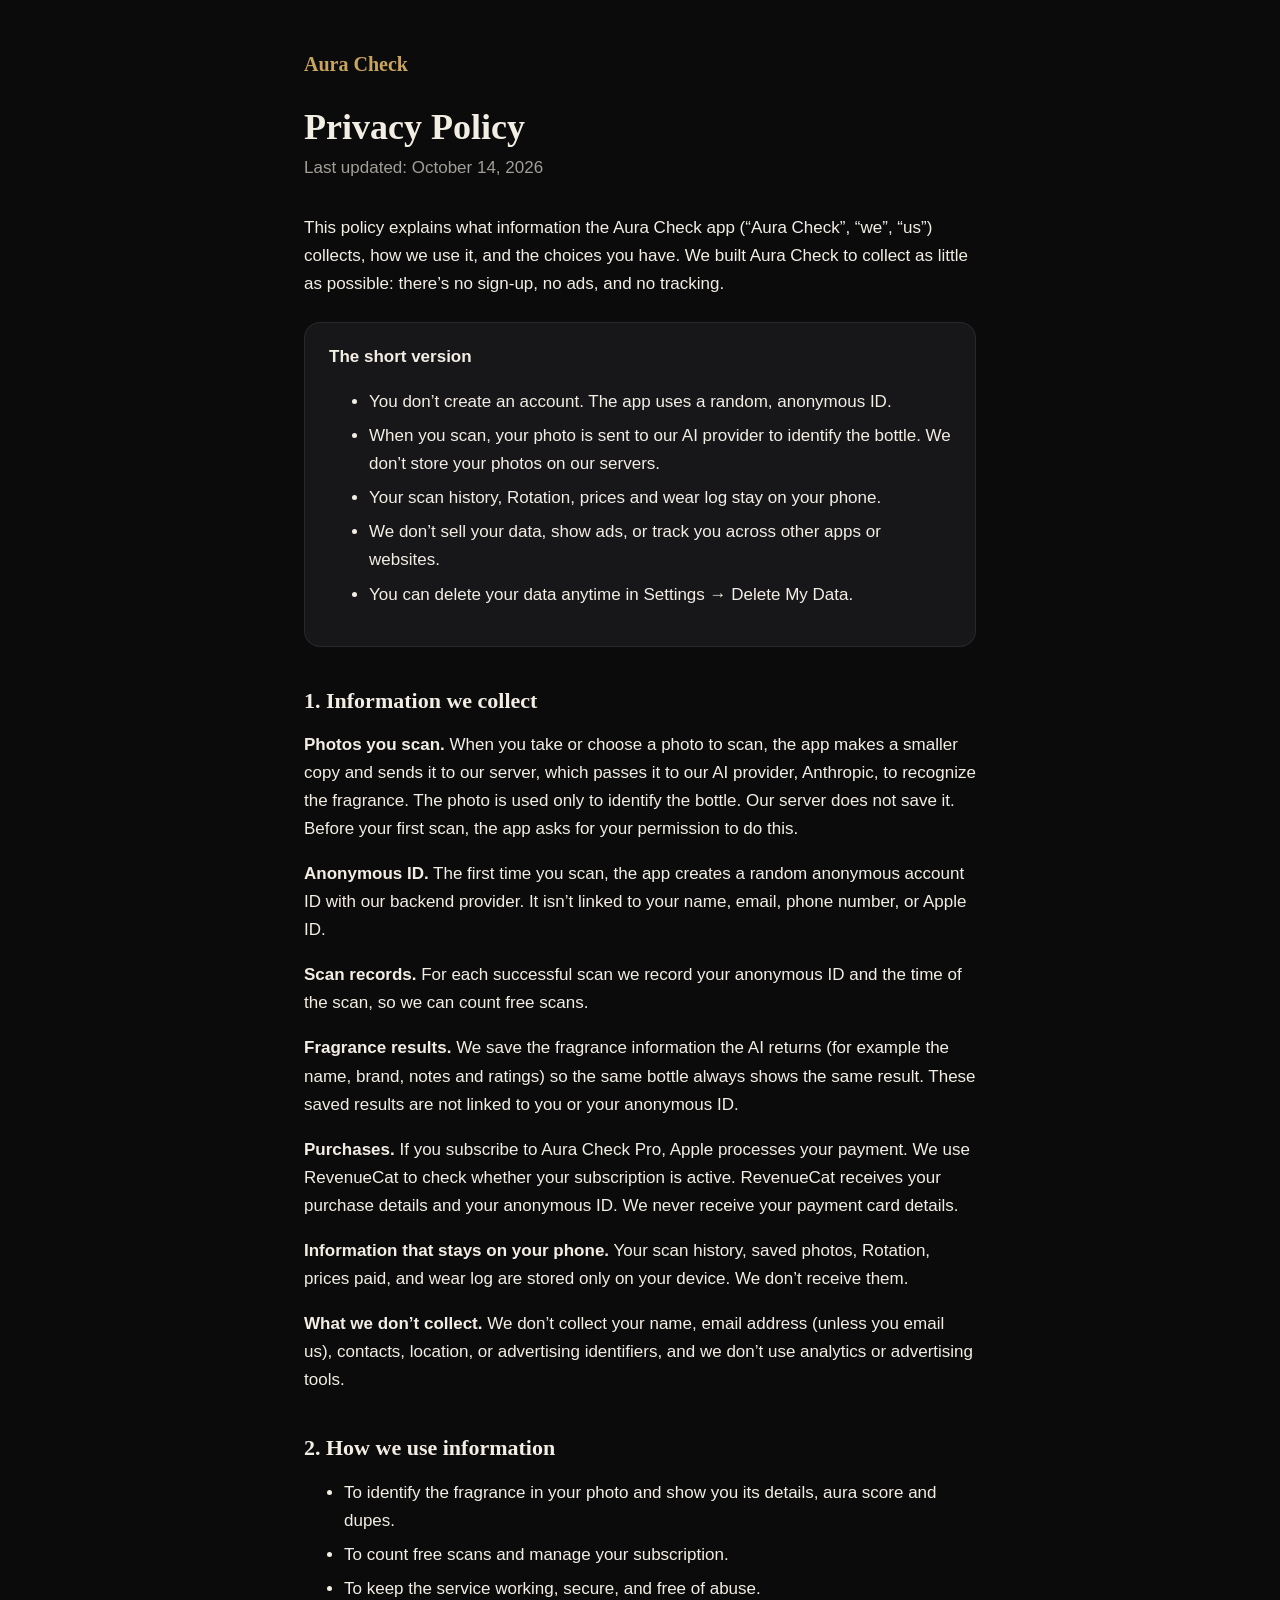
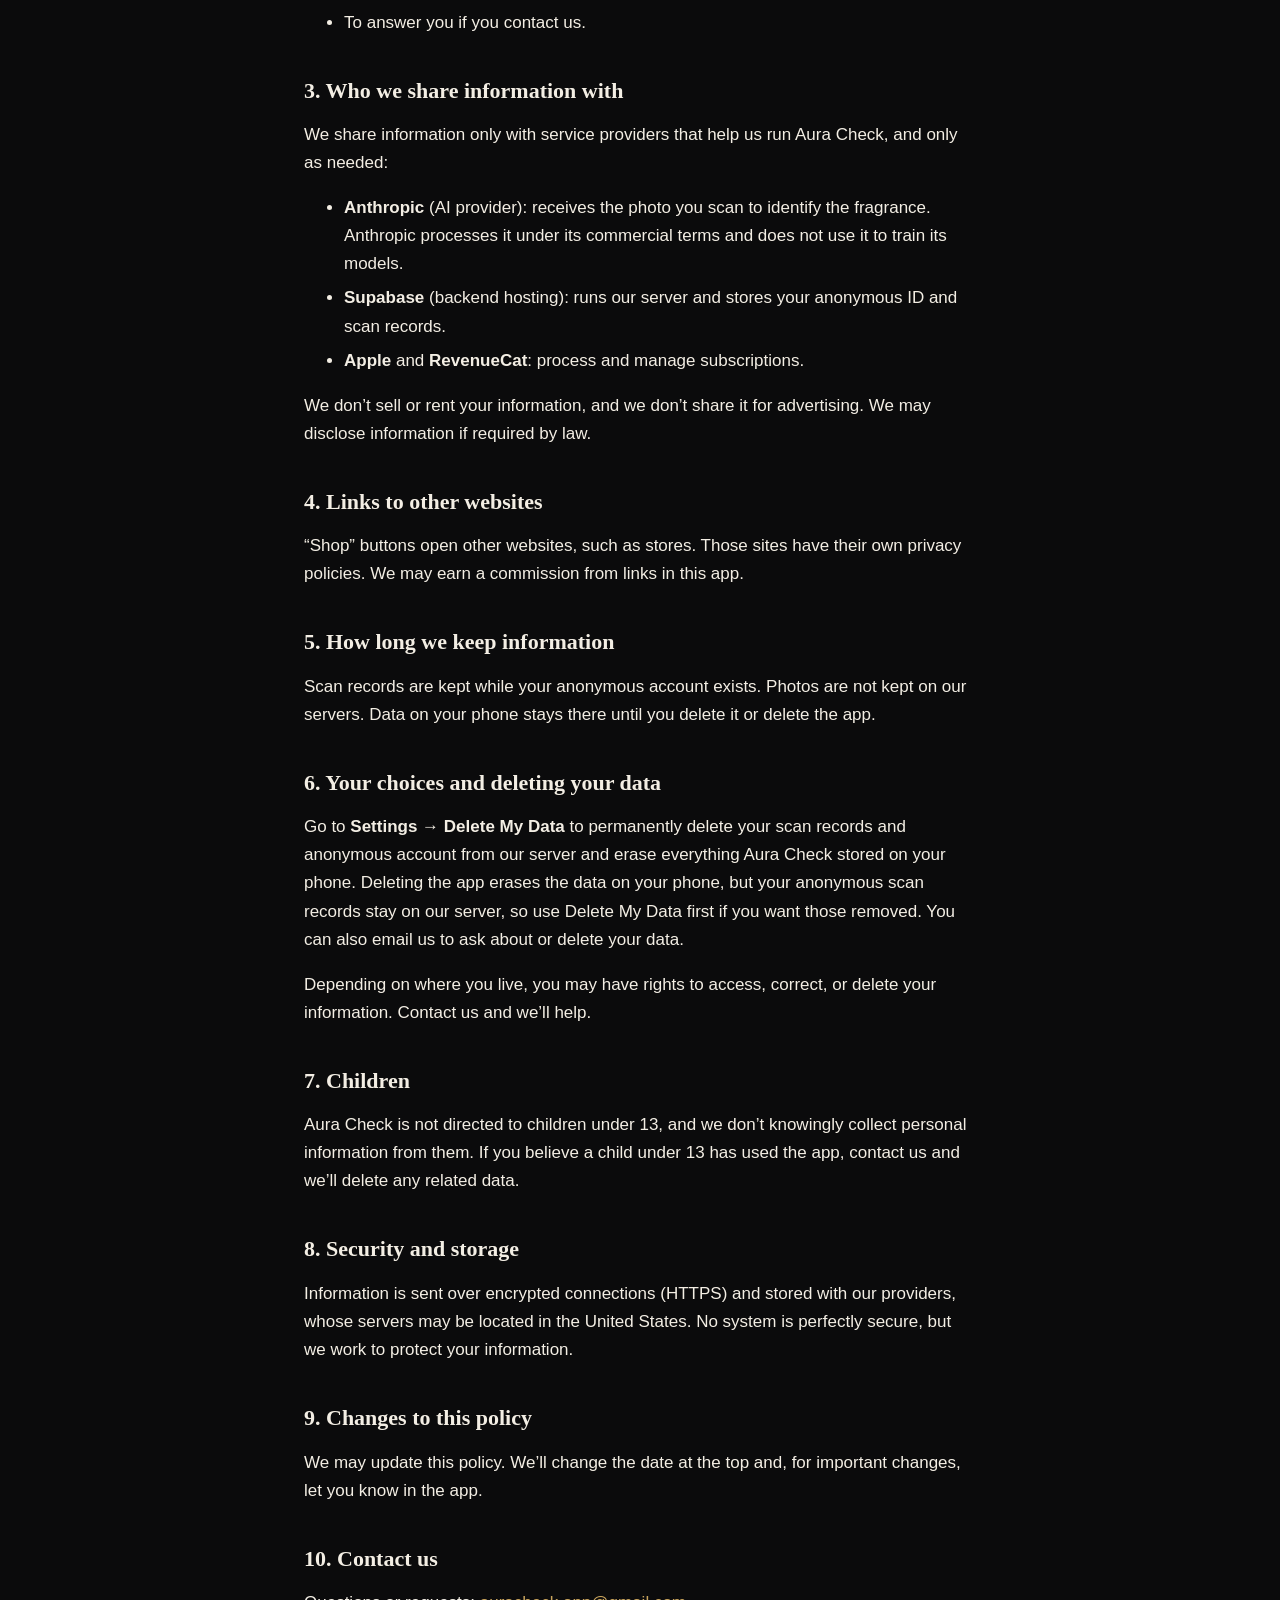
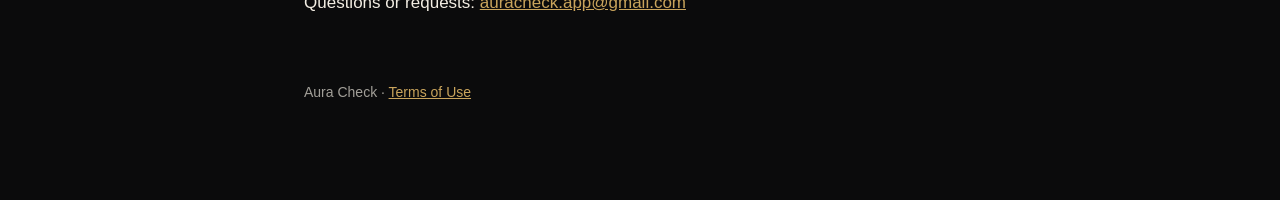
==== privacy.html @ 46c311a3 "Add files via upload" ====
<!doctype html>
<html lang="en">
<head>
  <meta charset="utf-8">
  <meta name="viewport" content="width=device-width, initial-scale=1">
  <title>Privacy Policy · Aura Check</title>
  <link rel="stylesheet" href="style.css">
</head>
<body>
  <main>
    <a class="brand" href="index.html">Aura Check</a>
    <h1>Privacy Policy</h1>
    <p class="updated">Last updated: October 14, 2026</p>

    <p>This policy explains what information the Aura Check app (“Aura Check”, “we”, “us”) collects, how we use it, and the choices you have. We built Aura Check to collect as little as possible: there’s no sign-up, no ads, and no tracking.</p>

    <div class="card">
      <strong>The short version</strong>
      <ul>
        <li>You don’t create an account. The app uses a random, anonymous ID.</li>
        <li>When you scan, your photo is sent to our AI provider to identify the bottle. We don’t store your photos on our servers.</li>
        <li>Your scan history, Rotation, prices and wear log stay on your phone.</li>
        <li>We don’t sell your data, show ads, or track you across other apps or websites.</li>
        <li>You can delete your data anytime in Settings → Delete My Data.</li>
      </ul>
    </div>

    <h2>1. Information we collect</h2>
    <p><strong>Photos you scan.</strong> When you take or choose a photo to scan, the app makes a smaller copy and sends it to our server, which passes it to our AI provider, Anthropic, to recognize the fragrance. The photo is used only to identify the bottle. Our server does not save it. Before your first scan, the app asks for your permission to do this.</p>
    <p><strong>Anonymous ID.</strong> The first time you scan, the app creates a random anonymous account ID with our backend provider. It isn’t linked to your name, email, phone number, or Apple ID.</p>
    <p><strong>Scan records.</strong> For each successful scan we record your anonymous ID and the time of the scan, so we can count free scans.</p>
    <p><strong>Fragrance results.</strong> We save the fragrance information the AI returns (for example the name, brand, notes and ratings) so the same bottle always shows the same result. These saved results are not linked to you or your anonymous ID.</p>
    <p><strong>Purchases.</strong> If you subscribe to Aura Check Pro, Apple processes your payment. We use RevenueCat to check whether your subscription is active. RevenueCat receives your purchase details and your anonymous ID. We never receive your payment card details.</p>
    <p><strong>Information that stays on your phone.</strong> Your scan history, saved photos, Rotation, prices paid, and wear log are stored only on your device. We don’t receive them.</p>
    <p><strong>What we don’t collect.</strong> We don’t collect your name, email address (unless you email us), contacts, location, or advertising identifiers, and we don’t use analytics or advertising tools.</p>

    <h2>2. How we use information</h2>
    <ul>
      <li>To identify the fragrance in your photo and show you its details, aura score and dupes.</li>
      <li>To count free scans and manage your subscription.</li>
      <li>To keep the service working, secure, and free of abuse.</li>
      <li>To answer you if you contact us.</li>
    </ul>

    <h2>3. Who we share information with</h2>
    <p>We share information only with service providers that help us run Aura Check, and only as needed:</p>
    <ul>
      <li><strong>Anthropic</strong> (AI provider): receives the photo you scan to identify the fragrance. Anthropic processes it under its commercial terms and does not use it to train its models.</li>
      <li><strong>Supabase</strong> (backend hosting): runs our server and stores your anonymous ID and scan records.</li>
      <li><strong>Apple</strong> and <strong>RevenueCat</strong>: process and manage subscriptions.</li>
    </ul>
    <p>We don’t sell or rent your information, and we don’t share it for advertising. We may disclose information if required by law.</p>

    <h2>4. Links to other websites</h2>
    <p>“Shop” buttons open other websites, such as stores. Those sites have their own privacy policies. We may earn a commission from links in this app.</p>

    <h2>5. How long we keep information</h2>
    <p>Scan records are kept while your anonymous account exists. Photos are not kept on our servers. Data on your phone stays there until you delete it or delete the app.</p>

    <h2>6. Your choices and deleting your data</h2>
    <p>Go to <strong>Settings → Delete My Data</strong> to permanently delete your scan records and anonymous account from our server and erase everything Aura Check stored on your phone. Deleting the app erases the data on your phone, but your anonymous scan records stay on our server, so use Delete My Data first if you want those removed. You can also email us to ask about or delete your data.</p>
    <p>Depending on where you live, you may have rights to access, correct, or delete your information. Contact us and we’ll help.</p>

    <h2>7. Children</h2>
    <p>Aura Check is not directed to children under 13, and we don’t knowingly collect personal information from them. If you believe a child under 13 has used the app, contact us and we’ll delete any related data.</p>

    <h2>8. Security and storage</h2>
    <p>Information is sent over encrypted connections (HTTPS) and stored with our providers, whose servers may be located in the United States. No system is perfectly secure, but we work to protect your information.</p>

    <h2>9. Changes to this policy</h2>
    <p>We may update this policy. We’ll change the date at the top and, for important changes, let you know in the app.</p>

    <h2>10. Contact us</h2>
    <p>Questions or requests: <a href="mailto:auracheck.app@gmail.com">auracheck.app@gmail.com</a></p>

    <footer>Aura Check · <a href="terms.html">Terms of Use</a></footer>
  </main>
</body>
</html>
---- style.css ----
:root {
  --bg: #0b0b0c;
  --surface: #17171a;
  --text: #f3eee4;
  --muted: rgba(243, 238, 228, 0.65);
  --gold: #c9a45c;
}
* { box-sizing: border-box; }
body {
  margin: 0;
  background: var(--bg);
  color: var(--text);
  font: 17px/1.65 -apple-system, BlinkMacSystemFont, "Inter", "Segoe UI", Roboto, sans-serif;
}
main {
  max-width: 720px;
  margin: 0 auto;
  padding: 48px 24px 96px;
}
.brand {
  font-family: "Playfair Display", Georgia, "Times New Roman", serif;
  color: var(--gold);
  font-weight: 700;
  font-size: 20px;
  text-decoration: none;
}
h1, h2 {
  font-family: "Playfair Display", Georgia, "Times New Roman", serif;
  line-height: 1.25;
}
h1 { font-size: 36px; margin: 24px 0 4px; }
h2 { font-size: 22px; margin: 40px 0 8px; }
.updated { color: var(--muted); margin: 0 0 32px; }
p, li { color: var(--text); }
li { margin: 6px 0; }
a { color: var(--gold); }
.card {
  background: var(--surface);
  border: 1px solid rgba(243, 238, 228, 0.08);
  border-radius: 16px;
  padding: 20px 24px;
  margin: 24px 0;
}
.links a {
  display: block;
  margin: 12px 0;
  font-size: 20px;
}
footer {
  margin-top: 64px;
  color: var(--muted);
  font-size: 14px;
}
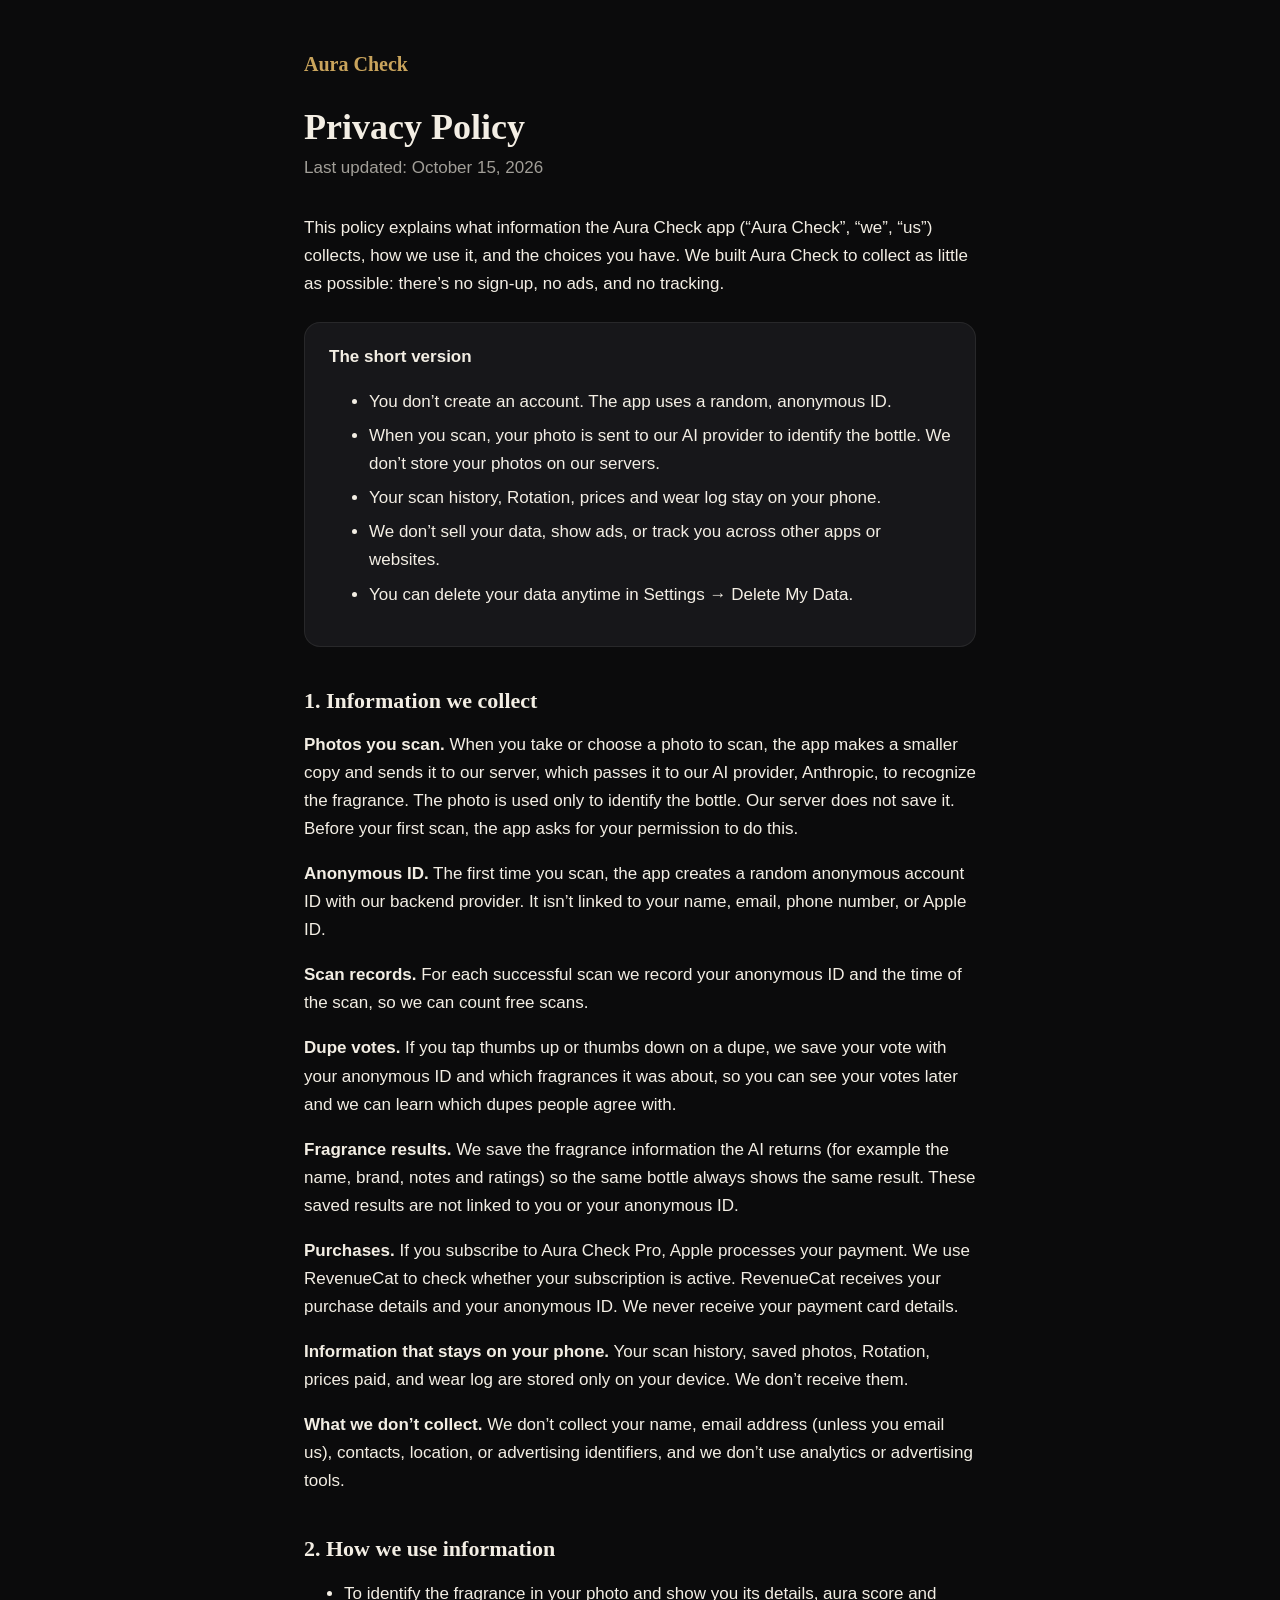
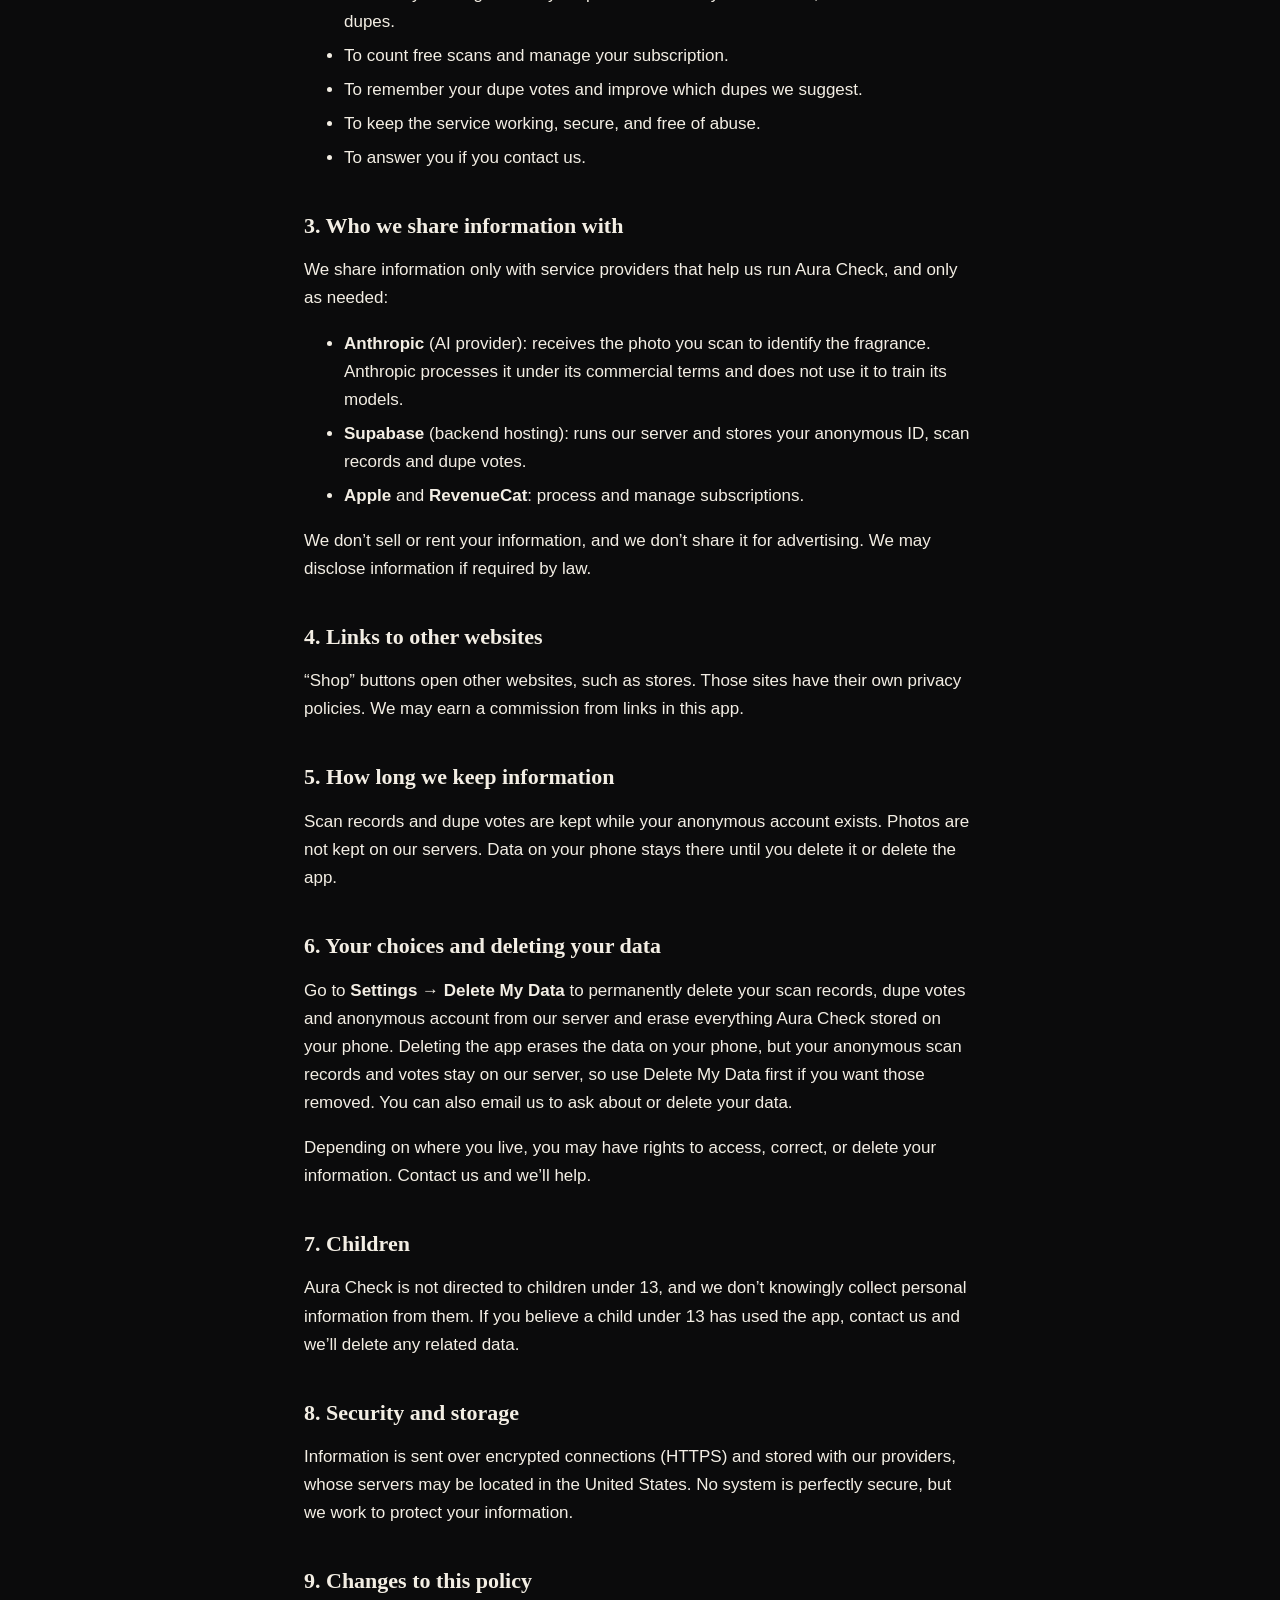
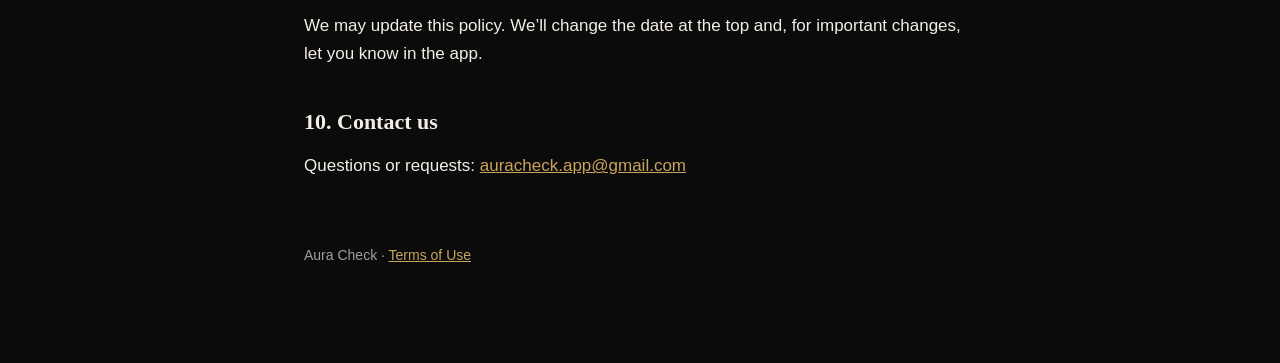
==== commit 4f5ae043: "Add files via upload" ====
--- a/privacy.html
+++ b/privacy.html
@@ -10,7 +10,7 @@
   <main>
     <a class="brand" href="index.html">Aura Check</a>
     <h1>Privacy Policy</h1>
-    <p class="updated">Last updated: October 14, 2026</p>
+    <p class="updated">Last updated: October 15, 2026</p>
 
     <p>This policy explains what information the Aura Check app (“Aura Check”, “we”, “us”) collects, how we use it, and the choices you have. We built Aura Check to collect as little as possible: there’s no sign-up, no ads, and no tracking.</p>
 
@@ -29,6 +29,7 @@
     <p><strong>Photos you scan.</strong> When you take or choose a photo to scan, the app makes a smaller copy and sends it to our server, which passes it to our AI provider, Anthropic, to recognize the fragrance. The photo is used only to identify the bottle. Our server does not save it. Before your first scan, the app asks for your permission to do this.</p>
     <p><strong>Anonymous ID.</strong> The first time you scan, the app creates a random anonymous account ID with our backend provider. It isn’t linked to your name, email, phone number, or Apple ID.</p>
     <p><strong>Scan records.</strong> For each successful scan we record your anonymous ID and the time of the scan, so we can count free scans.</p>
+    <p><strong>Dupe votes.</strong> If you tap thumbs up or thumbs down on a dupe, we save your vote with your anonymous ID and which fragrances it was about, so you can see your votes later and we can learn which dupes people agree with.</p>
     <p><strong>Fragrance results.</strong> We save the fragrance information the AI returns (for example the name, brand, notes and ratings) so the same bottle always shows the same result. These saved results are not linked to you or your anonymous ID.</p>
     <p><strong>Purchases.</strong> If you subscribe to Aura Check Pro, Apple processes your payment. We use RevenueCat to check whether your subscription is active. RevenueCat receives your purchase details and your anonymous ID. We never receive your payment card details.</p>
     <p><strong>Information that stays on your phone.</strong> Your scan history, saved photos, Rotation, prices paid, and wear log are stored only on your device. We don’t receive them.</p>
@@ -38,6 +39,7 @@
     <ul>
       <li>To identify the fragrance in your photo and show you its details, aura score and dupes.</li>
       <li>To count free scans and manage your subscription.</li>
+      <li>To remember your dupe votes and improve which dupes we suggest.</li>
       <li>To keep the service working, secure, and free of abuse.</li>
       <li>To answer you if you contact us.</li>
     </ul>
@@ -46,7 +48,7 @@
     <p>We share information only with service providers that help us run Aura Check, and only as needed:</p>
     <ul>
       <li><strong>Anthropic</strong> (AI provider): receives the photo you scan to identify the fragrance. Anthropic processes it under its commercial terms and does not use it to train its models.</li>
-      <li><strong>Supabase</strong> (backend hosting): runs our server and stores your anonymous ID and scan records.</li>
+      <li><strong>Supabase</strong> (backend hosting): runs our server and stores your anonymous ID, scan records and dupe votes.</li>
       <li><strong>Apple</strong> and <strong>RevenueCat</strong>: process and manage subscriptions.</li>
     </ul>
     <p>We don’t sell or rent your information, and we don’t share it for advertising. We may disclose information if required by law.</p>
@@ -55,10 +57,10 @@
     <p>“Shop” buttons open other websites, such as stores. Those sites have their own privacy policies. We may earn a commission from links in this app.</p>
 
     <h2>5. How long we keep information</h2>
-    <p>Scan records are kept while your anonymous account exists. Photos are not kept on our servers. Data on your phone stays there until you delete it or delete the app.</p>
+    <p>Scan records and dupe votes are kept while your anonymous account exists. Photos are not kept on our servers. Data on your phone stays there until you delete it or delete the app.</p>
 
     <h2>6. Your choices and deleting your data</h2>
-    <p>Go to <strong>Settings → Delete My Data</strong> to permanently delete your scan records and anonymous account from our server and erase everything Aura Check stored on your phone. Deleting the app erases the data on your phone, but your anonymous scan records stay on our server, so use Delete My Data first if you want those removed. You can also email us to ask about or delete your data.</p>
+    <p>Go to <strong>Settings → Delete My Data</strong> to permanently delete your scan records, dupe votes and anonymous account from our server and erase everything Aura Check stored on your phone. Deleting the app erases the data on your phone, but your anonymous scan records and votes stay on our server, so use Delete My Data first if you want those removed. You can also email us to ask about or delete your data.</p>
     <p>Depending on where you live, you may have rights to access, correct, or delete your information. Contact us and we’ll help.</p>
 
     <h2>7. Children</h2>
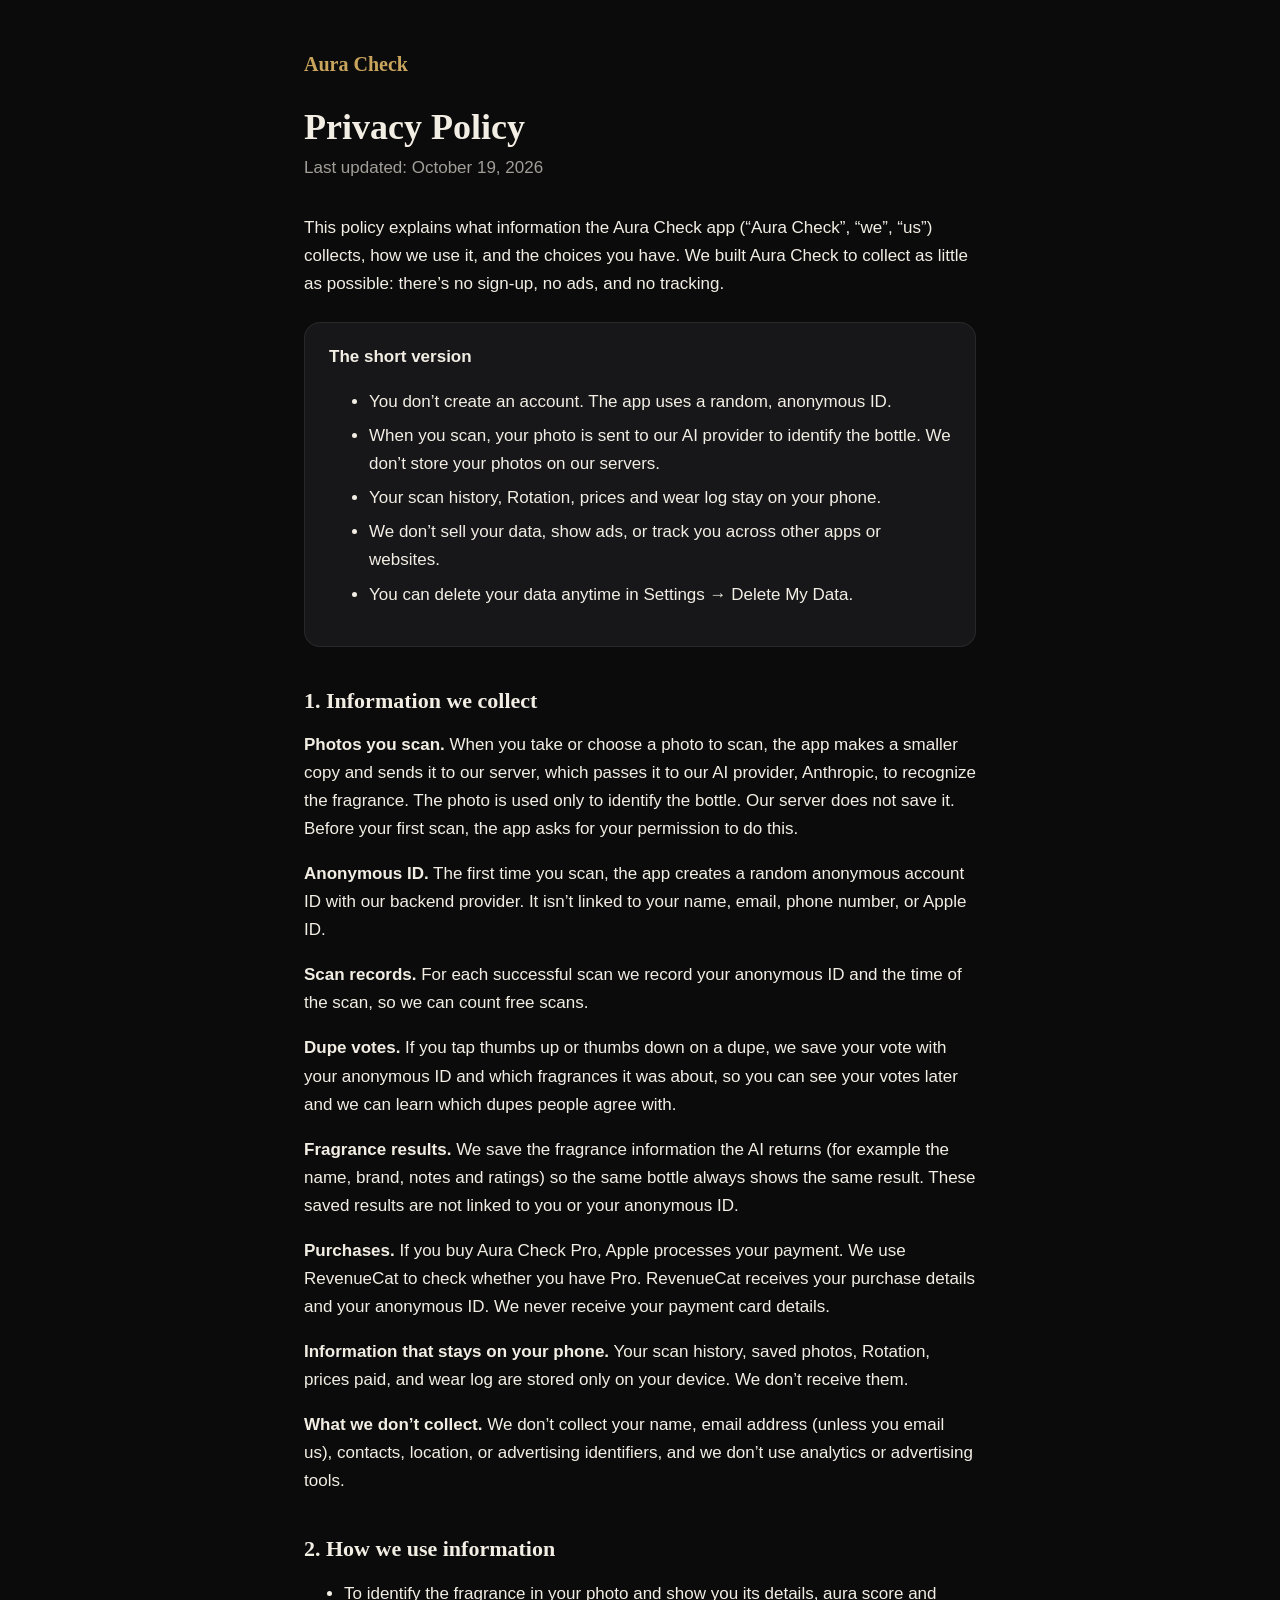
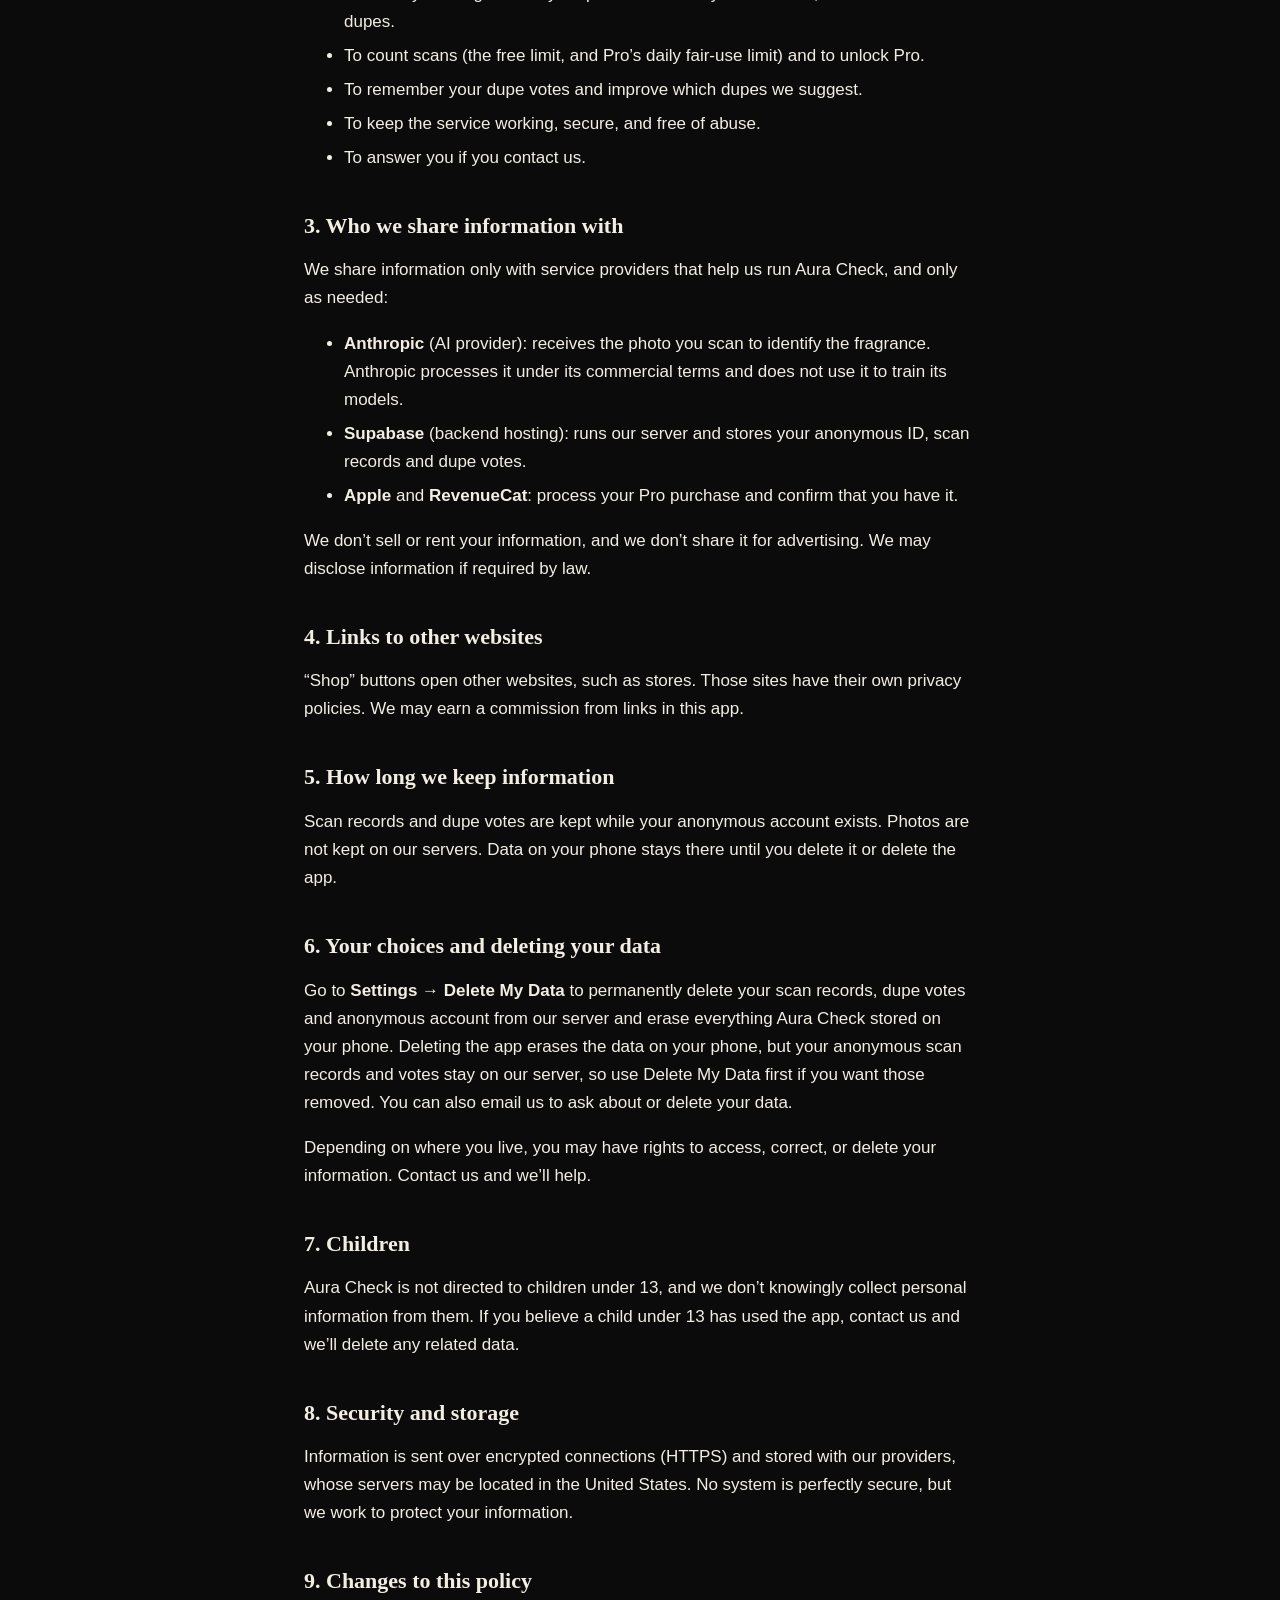
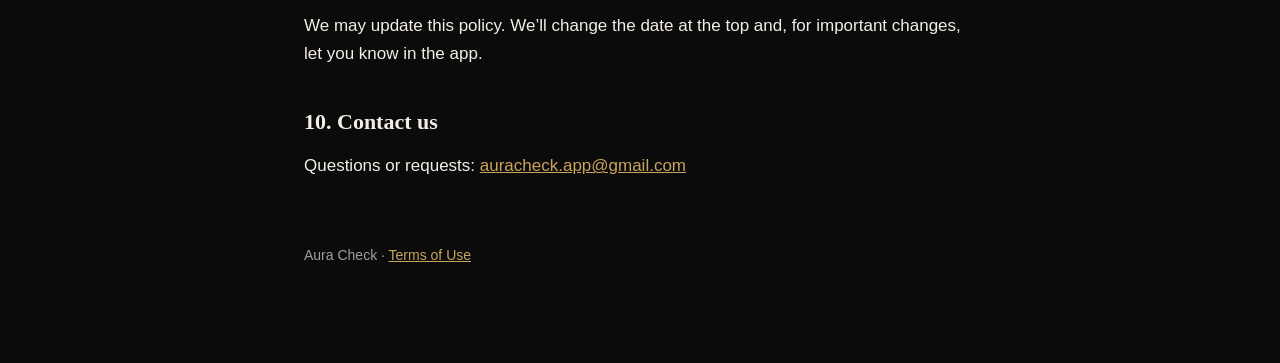
==== commit 0d542901: "Add files via upload" ====
--- a/privacy.html
+++ b/privacy.html
@@ -10,7 +10,7 @@
   <main>
     <a class="brand" href="index.html">Aura Check</a>
     <h1>Privacy Policy</h1>
-    <p class="updated">Last updated: October 15, 2026</p>
+    <p class="updated">Last updated: October 19, 2026</p>
 
     <p>This policy explains what information the Aura Check app (“Aura Check”, “we”, “us”) collects, how we use it, and the choices you have. We built Aura Check to collect as little as possible: there’s no sign-up, no ads, and no tracking.</p>
 
@@ -31,14 +31,14 @@
     <p><strong>Scan records.</strong> For each successful scan we record your anonymous ID and the time of the scan, so we can count free scans.</p>
     <p><strong>Dupe votes.</strong> If you tap thumbs up or thumbs down on a dupe, we save your vote with your anonymous ID and which fragrances it was about, so you can see your votes later and we can learn which dupes people agree with.</p>
     <p><strong>Fragrance results.</strong> We save the fragrance information the AI returns (for example the name, brand, notes and ratings) so the same bottle always shows the same result. These saved results are not linked to you or your anonymous ID.</p>
-    <p><strong>Purchases.</strong> If you subscribe to Aura Check Pro, Apple processes your payment. We use RevenueCat to check whether your subscription is active. RevenueCat receives your purchase details and your anonymous ID. We never receive your payment card details.</p>
+    <p><strong>Purchases.</strong> If you buy Aura Check Pro, Apple processes your payment. We use RevenueCat to check whether you have Pro. RevenueCat receives your purchase details and your anonymous ID. We never receive your payment card details.</p>
     <p><strong>Information that stays on your phone.</strong> Your scan history, saved photos, Rotation, prices paid, and wear log are stored only on your device. We don’t receive them.</p>
     <p><strong>What we don’t collect.</strong> We don’t collect your name, email address (unless you email us), contacts, location, or advertising identifiers, and we don’t use analytics or advertising tools.</p>
 
     <h2>2. How we use information</h2>
     <ul>
       <li>To identify the fragrance in your photo and show you its details, aura score and dupes.</li>
-      <li>To count free scans and manage your subscription.</li>
+      <li>To count scans (the free limit, and Pro’s daily fair-use limit) and to unlock Pro.</li>
       <li>To remember your dupe votes and improve which dupes we suggest.</li>
       <li>To keep the service working, secure, and free of abuse.</li>
       <li>To answer you if you contact us.</li>
@@ -49,7 +49,7 @@
     <ul>
       <li><strong>Anthropic</strong> (AI provider): receives the photo you scan to identify the fragrance. Anthropic processes it under its commercial terms and does not use it to train its models.</li>
       <li><strong>Supabase</strong> (backend hosting): runs our server and stores your anonymous ID, scan records and dupe votes.</li>
-      <li><strong>Apple</strong> and <strong>RevenueCat</strong>: process and manage subscriptions.</li>
+      <li><strong>Apple</strong> and <strong>RevenueCat</strong>: process your Pro purchase and confirm that you have it.</li>
     </ul>
     <p>We don’t sell or rent your information, and we don’t share it for advertising. We may disclose information if required by law.</p>
 
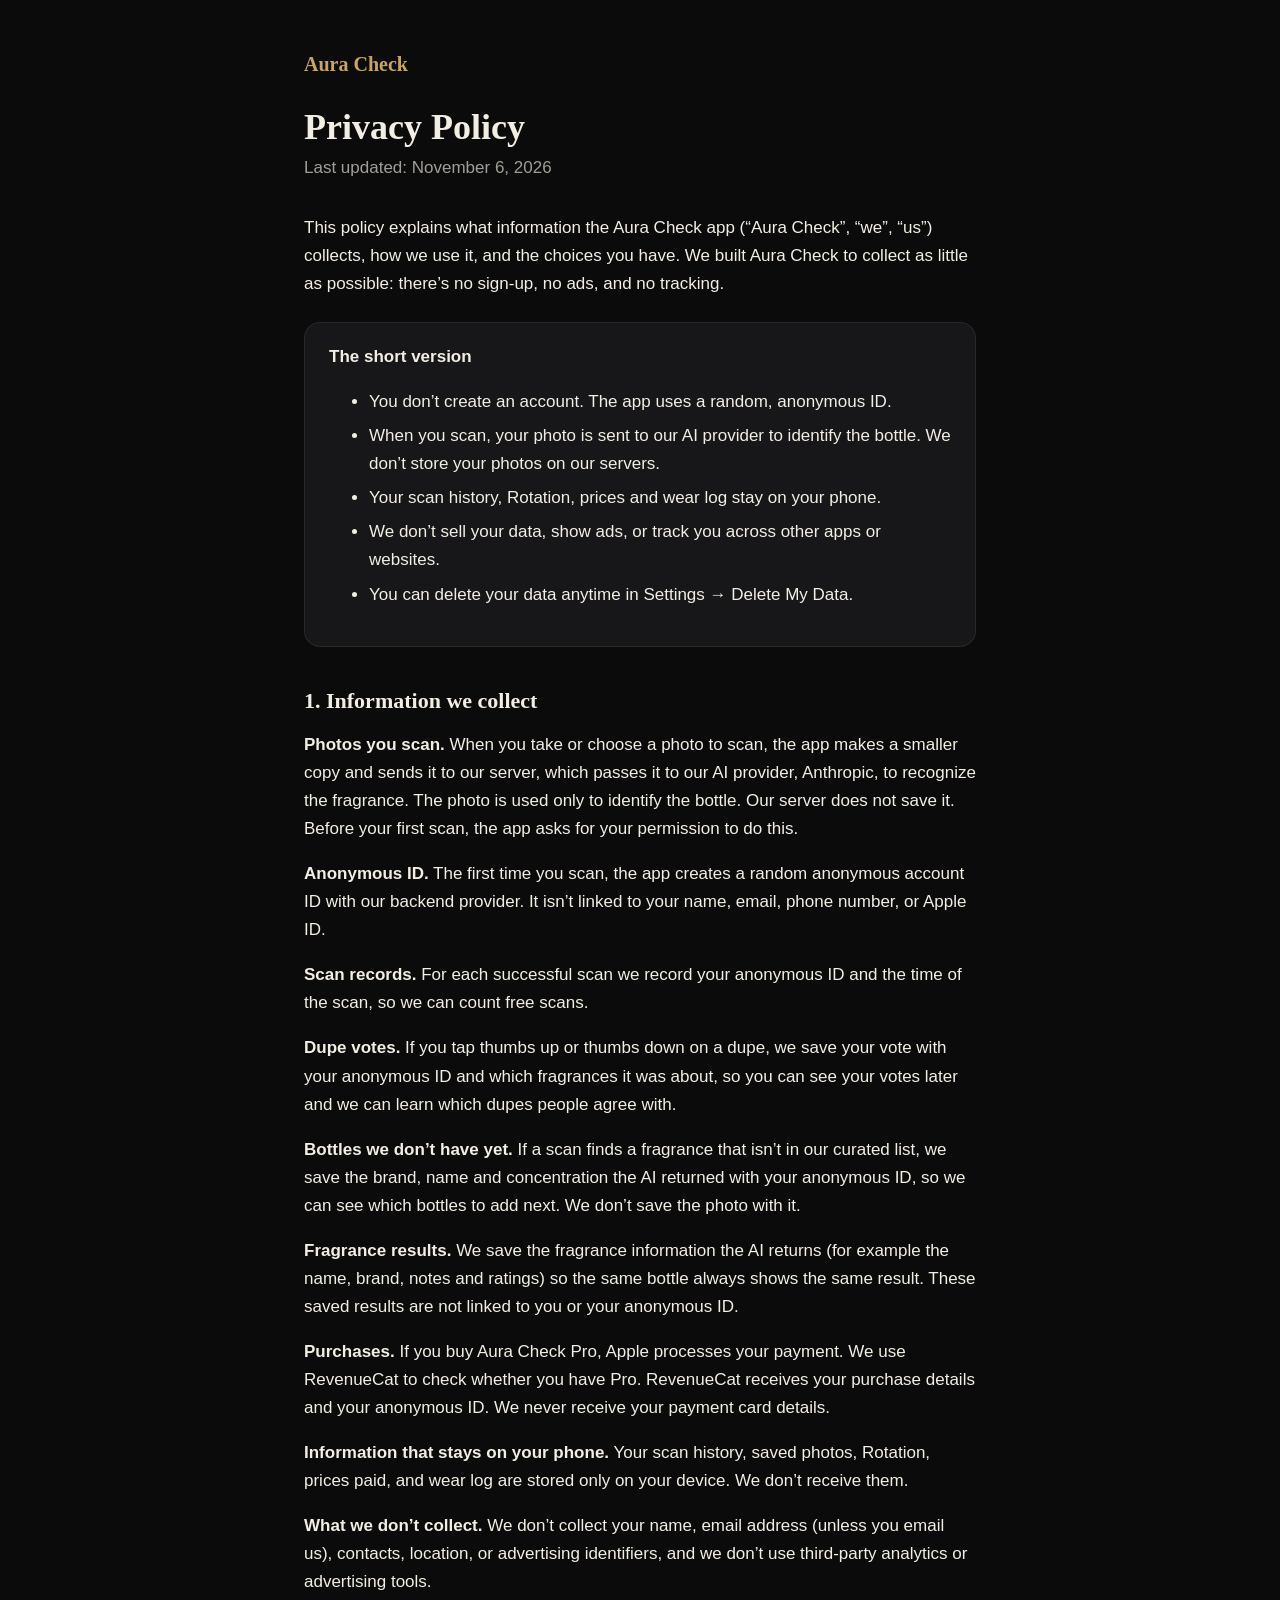
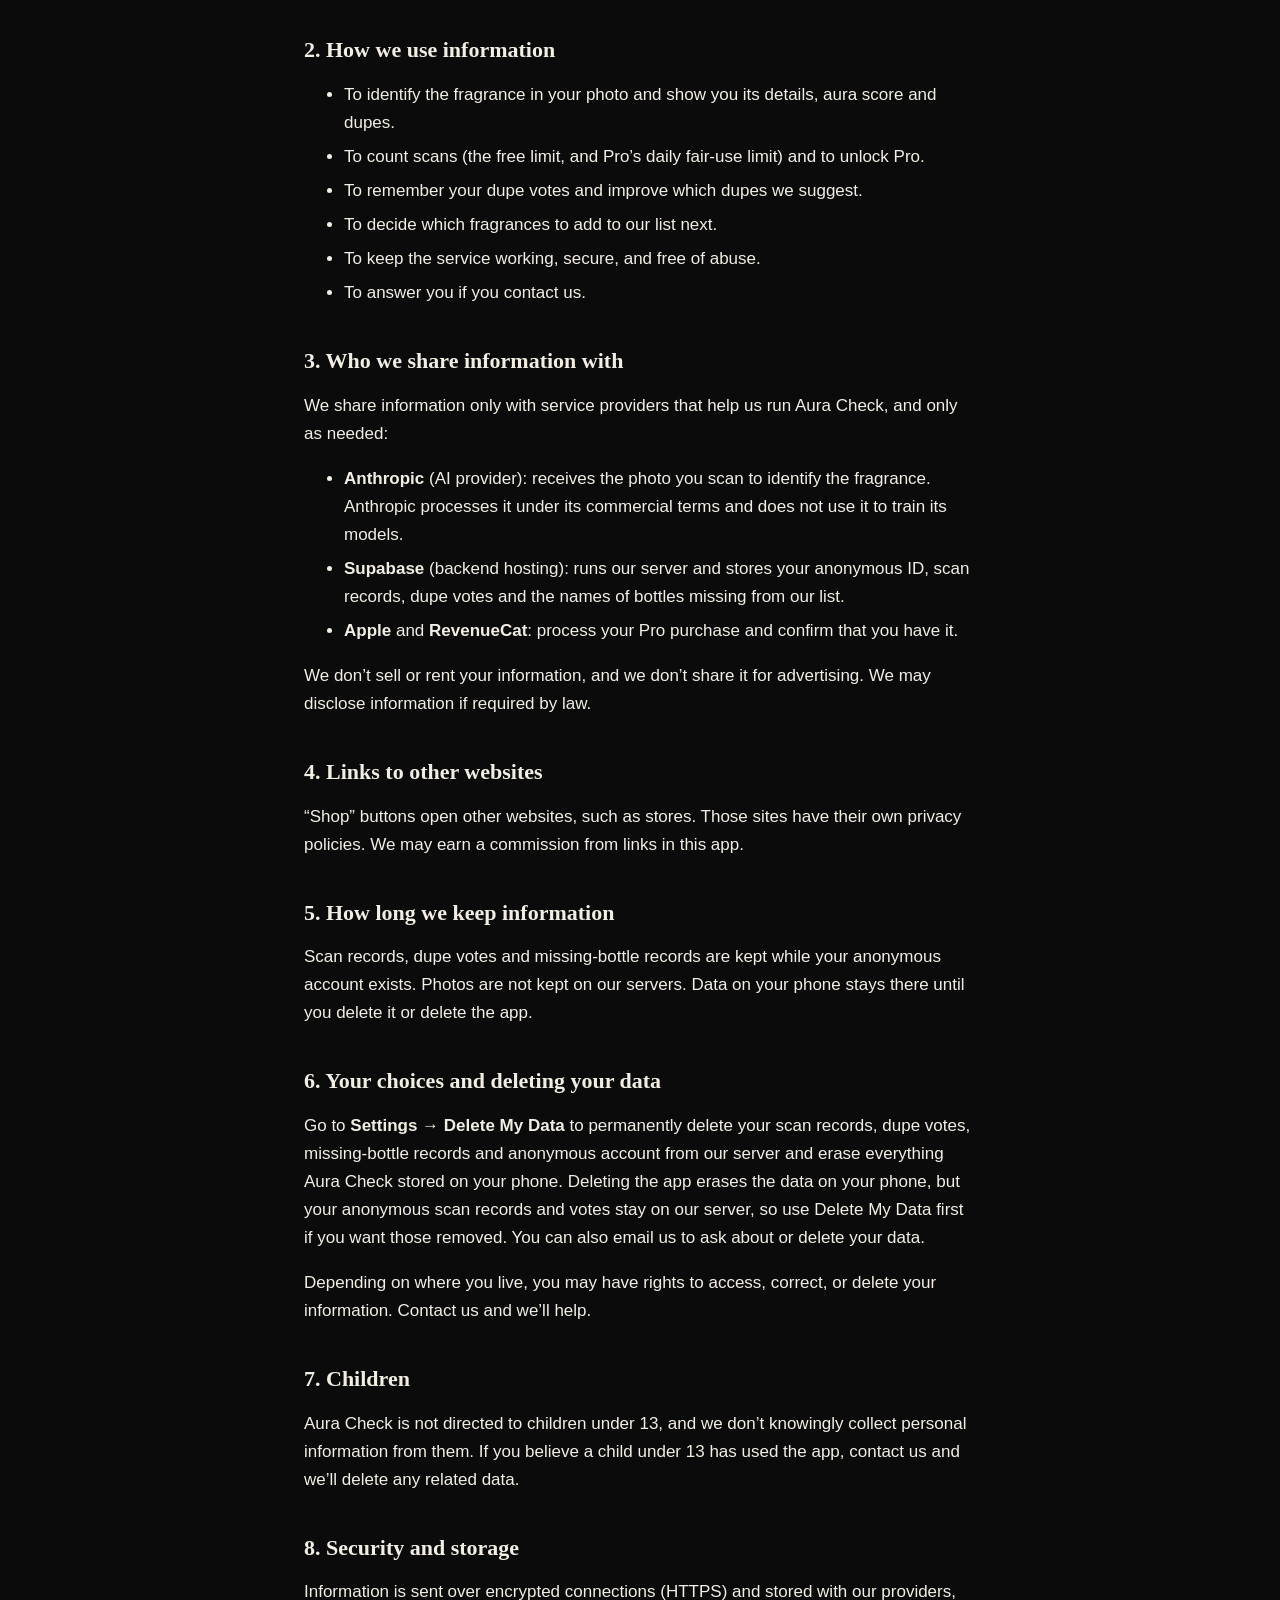
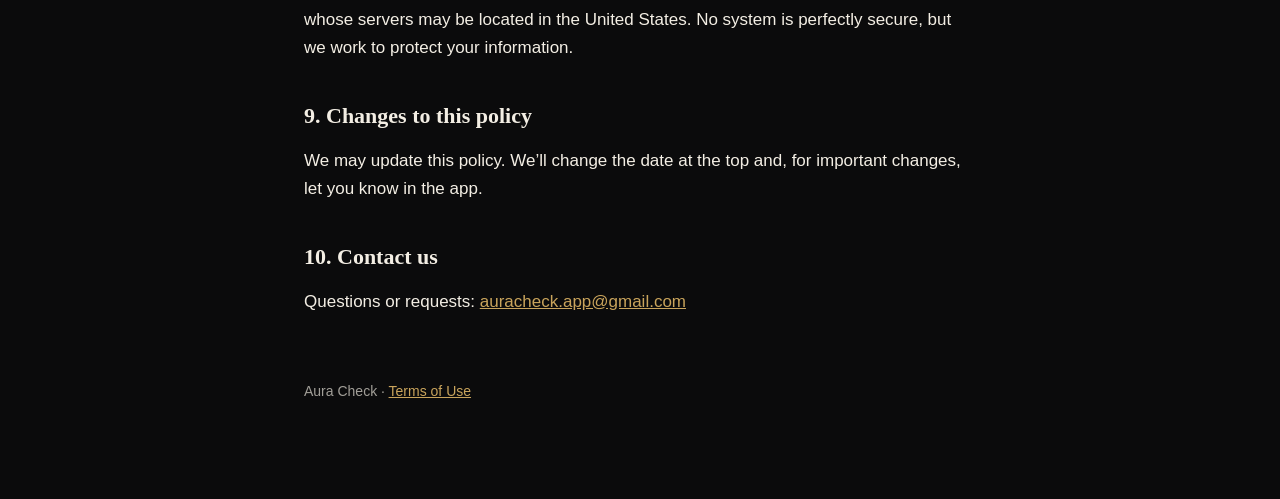
==== commit e03de86f: "Privacy policy: missing-bottle records, third-party analytics wording" ====
--- a/privacy.html
+++ b/privacy.html
@@ -10,7 +10,7 @@
   <main>
     <a class="brand" href="index.html">Aura Check</a>
     <h1>Privacy Policy</h1>
-    <p class="updated">Last updated: October 19, 2026</p>
+    <p class="updated">Last updated: November 6, 2026</p>
 
     <p>This policy explains what information the Aura Check app (“Aura Check”, “we”, “us”) collects, how we use it, and the choices you have. We built Aura Check to collect as little as possible: there’s no sign-up, no ads, and no tracking.</p>
 
@@ -30,16 +30,18 @@
     <p><strong>Anonymous ID.</strong> The first time you scan, the app creates a random anonymous account ID with our backend provider. It isn’t linked to your name, email, phone number, or Apple ID.</p>
     <p><strong>Scan records.</strong> For each successful scan we record your anonymous ID and the time of the scan, so we can count free scans.</p>
     <p><strong>Dupe votes.</strong> If you tap thumbs up or thumbs down on a dupe, we save your vote with your anonymous ID and which fragrances it was about, so you can see your votes later and we can learn which dupes people agree with.</p>
+    <p><strong>Bottles we don’t have yet.</strong> If a scan finds a fragrance that isn’t in our curated list, we save the brand, name and concentration the AI returned with your anonymous ID, so we can see which bottles to add next. We don’t save the photo with it.</p>
     <p><strong>Fragrance results.</strong> We save the fragrance information the AI returns (for example the name, brand, notes and ratings) so the same bottle always shows the same result. These saved results are not linked to you or your anonymous ID.</p>
     <p><strong>Purchases.</strong> If you buy Aura Check Pro, Apple processes your payment. We use RevenueCat to check whether you have Pro. RevenueCat receives your purchase details and your anonymous ID. We never receive your payment card details.</p>
     <p><strong>Information that stays on your phone.</strong> Your scan history, saved photos, Rotation, prices paid, and wear log are stored only on your device. We don’t receive them.</p>
-    <p><strong>What we don’t collect.</strong> We don’t collect your name, email address (unless you email us), contacts, location, or advertising identifiers, and we don’t use analytics or advertising tools.</p>
+    <p><strong>What we don’t collect.</strong> We don’t collect your name, email address (unless you email us), contacts, location, or advertising identifiers, and we don’t use third-party analytics or advertising tools.</p>
 
     <h2>2. How we use information</h2>
     <ul>
       <li>To identify the fragrance in your photo and show you its details, aura score and dupes.</li>
       <li>To count scans (the free limit, and Pro’s daily fair-use limit) and to unlock Pro.</li>
       <li>To remember your dupe votes and improve which dupes we suggest.</li>
+      <li>To decide which fragrances to add to our list next.</li>
       <li>To keep the service working, secure, and free of abuse.</li>
       <li>To answer you if you contact us.</li>
     </ul>
@@ -48,7 +50,7 @@
     <p>We share information only with service providers that help us run Aura Check, and only as needed:</p>
     <ul>
       <li><strong>Anthropic</strong> (AI provider): receives the photo you scan to identify the fragrance. Anthropic processes it under its commercial terms and does not use it to train its models.</li>
-      <li><strong>Supabase</strong> (backend hosting): runs our server and stores your anonymous ID, scan records and dupe votes.</li>
+      <li><strong>Supabase</strong> (backend hosting): runs our server and stores your anonymous ID, scan records, dupe votes and the names of bottles missing from our list.</li>
       <li><strong>Apple</strong> and <strong>RevenueCat</strong>: process your Pro purchase and confirm that you have it.</li>
     </ul>
     <p>We don’t sell or rent your information, and we don’t share it for advertising. We may disclose information if required by law.</p>
@@ -57,10 +59,10 @@
     <p>“Shop” buttons open other websites, such as stores. Those sites have their own privacy policies. We may earn a commission from links in this app.</p>
 
     <h2>5. How long we keep information</h2>
-    <p>Scan records and dupe votes are kept while your anonymous account exists. Photos are not kept on our servers. Data on your phone stays there until you delete it or delete the app.</p>
+    <p>Scan records, dupe votes and missing-bottle records are kept while your anonymous account exists. Photos are not kept on our servers. Data on your phone stays there until you delete it or delete the app.</p>
 
     <h2>6. Your choices and deleting your data</h2>
-    <p>Go to <strong>Settings → Delete My Data</strong> to permanently delete your scan records, dupe votes and anonymous account from our server and erase everything Aura Check stored on your phone. Deleting the app erases the data on your phone, but your anonymous scan records and votes stay on our server, so use Delete My Data first if you want those removed. You can also email us to ask about or delete your data.</p>
+    <p>Go to <strong>Settings → Delete My Data</strong> to permanently delete your scan records, dupe votes, missing-bottle records and anonymous account from our server and erase everything Aura Check stored on your phone. Deleting the app erases the data on your phone, but your anonymous scan records and votes stay on our server, so use Delete My Data first if you want those removed. You can also email us to ask about or delete your data.</p>
     <p>Depending on where you live, you may have rights to access, correct, or delete your information. Contact us and we’ll help.</p>
 
     <h2>7. Children</h2>
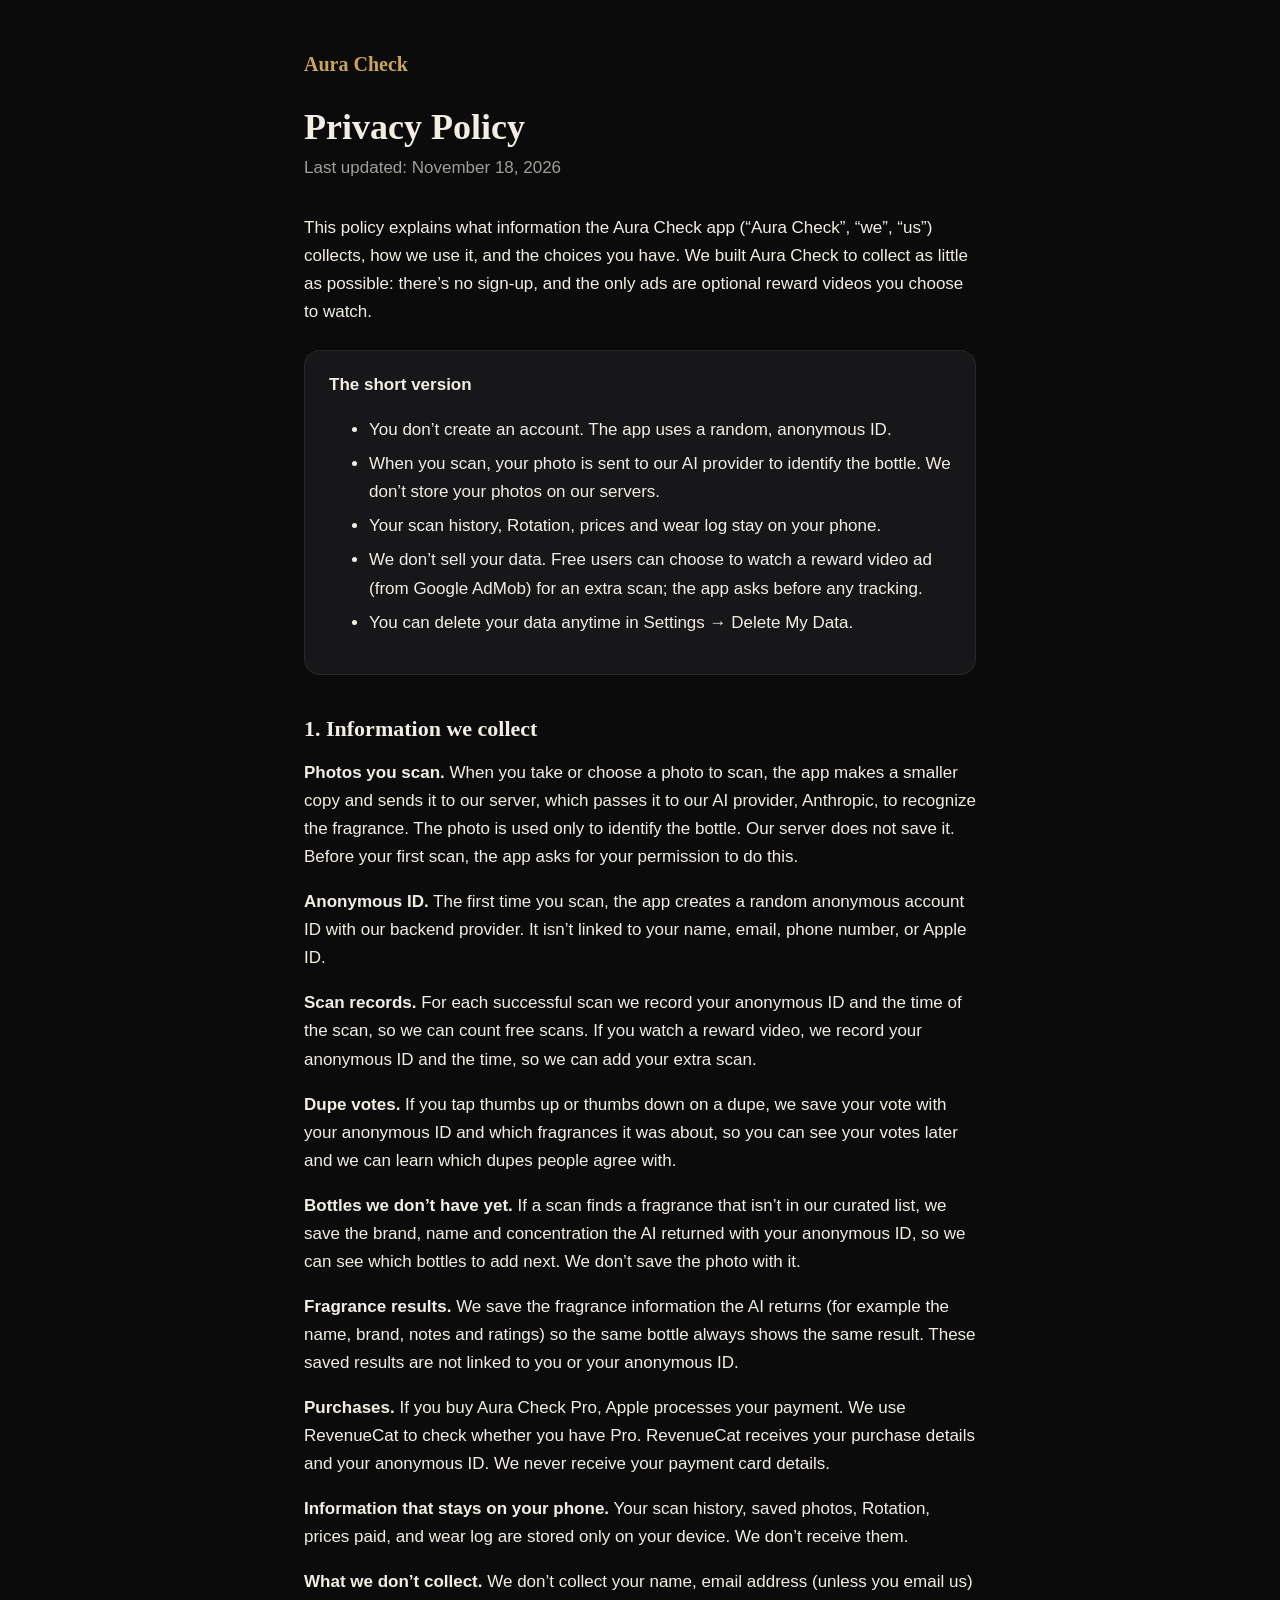
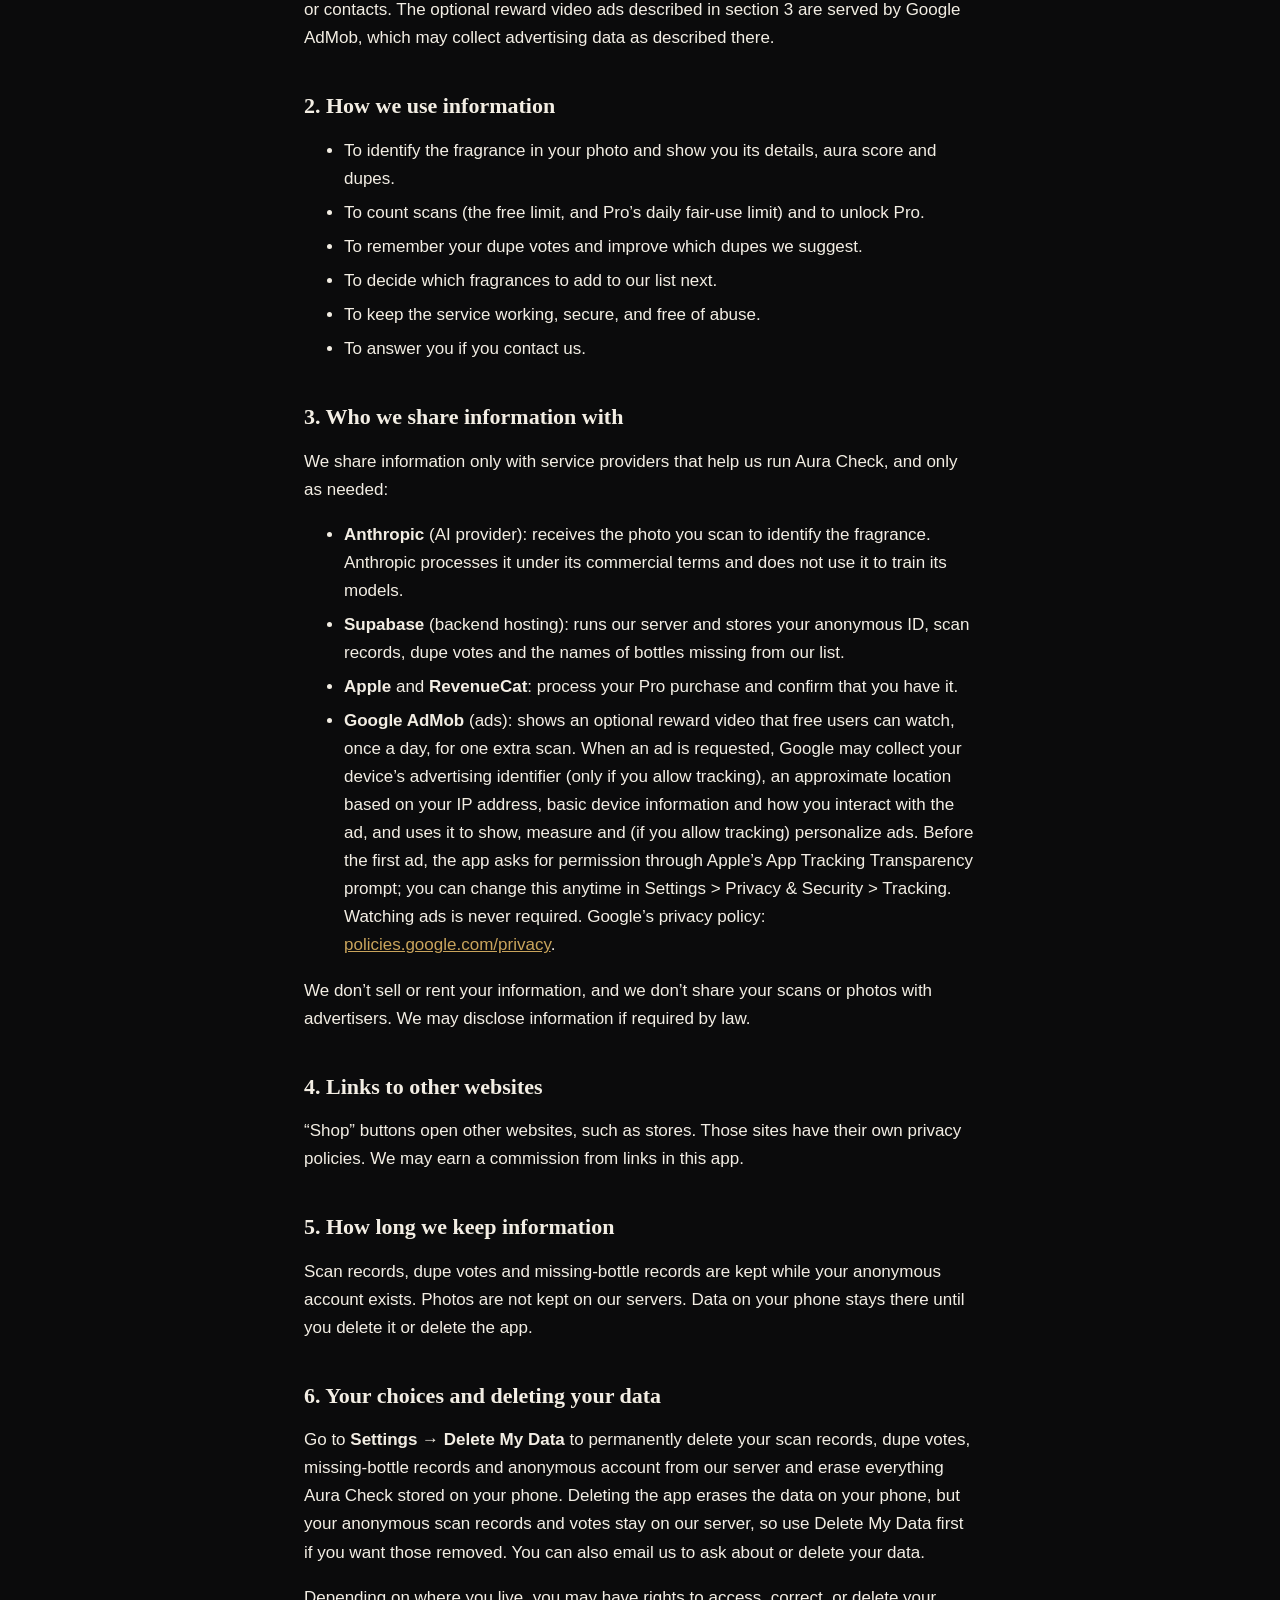
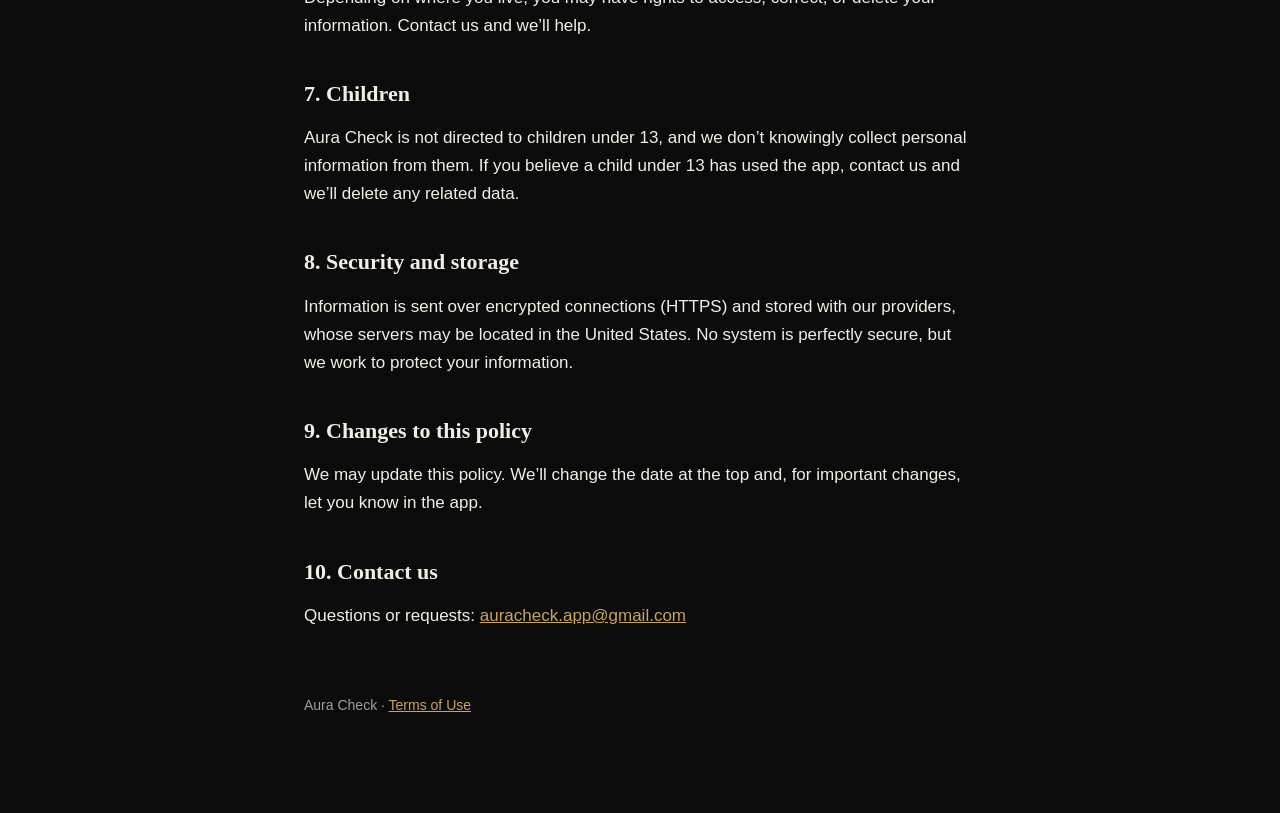
==== commit 6ecbcb1c: "Privacy policy: disclose optional reward ads (Google AdMob) and tracking" ====
--- a/privacy.html
+++ b/privacy.html
@@ -10,9 +10,9 @@
   <main>
     <a class="brand" href="index.html">Aura Check</a>
     <h1>Privacy Policy</h1>
-    <p class="updated">Last updated: November 6, 2026</p>
+    <p class="updated">Last updated: November 18, 2026</p>
 
-    <p>This policy explains what information the Aura Check app (“Aura Check”, “we”, “us”) collects, how we use it, and the choices you have. We built Aura Check to collect as little as possible: there’s no sign-up, no ads, and no tracking.</p>
+    <p>This policy explains what information the Aura Check app (“Aura Check”, “we”, “us”) collects, how we use it, and the choices you have. We built Aura Check to collect as little as possible: there’s no sign-up, and the only ads are optional reward videos you choose to watch.</p>
 
     <div class="card">
       <strong>The short version</strong>
@@ -20,7 +20,7 @@
         <li>You don’t create an account. The app uses a random, anonymous ID.</li>
         <li>When you scan, your photo is sent to our AI provider to identify the bottle. We don’t store your photos on our servers.</li>
         <li>Your scan history, Rotation, prices and wear log stay on your phone.</li>
-        <li>We don’t sell your data, show ads, or track you across other apps or websites.</li>
+        <li>We don’t sell your data. Free users can choose to watch a reward video ad (from Google AdMob) for an extra scan; the app asks before any tracking.</li>
         <li>You can delete your data anytime in Settings → Delete My Data.</li>
       </ul>
     </div>
@@ -28,13 +28,13 @@
     <h2>1. Information we collect</h2>
     <p><strong>Photos you scan.</strong> When you take or choose a photo to scan, the app makes a smaller copy and sends it to our server, which passes it to our AI provider, Anthropic, to recognize the fragrance. The photo is used only to identify the bottle. Our server does not save it. Before your first scan, the app asks for your permission to do this.</p>
     <p><strong>Anonymous ID.</strong> The first time you scan, the app creates a random anonymous account ID with our backend provider. It isn’t linked to your name, email, phone number, or Apple ID.</p>
-    <p><strong>Scan records.</strong> For each successful scan we record your anonymous ID and the time of the scan, so we can count free scans.</p>
+    <p><strong>Scan records.</strong> For each successful scan we record your anonymous ID and the time of the scan, so we can count free scans. If you watch a reward video, we record your anonymous ID and the time, so we can add your extra scan.</p>
     <p><strong>Dupe votes.</strong> If you tap thumbs up or thumbs down on a dupe, we save your vote with your anonymous ID and which fragrances it was about, so you can see your votes later and we can learn which dupes people agree with.</p>
     <p><strong>Bottles we don’t have yet.</strong> If a scan finds a fragrance that isn’t in our curated list, we save the brand, name and concentration the AI returned with your anonymous ID, so we can see which bottles to add next. We don’t save the photo with it.</p>
     <p><strong>Fragrance results.</strong> We save the fragrance information the AI returns (for example the name, brand, notes and ratings) so the same bottle always shows the same result. These saved results are not linked to you or your anonymous ID.</p>
     <p><strong>Purchases.</strong> If you buy Aura Check Pro, Apple processes your payment. We use RevenueCat to check whether you have Pro. RevenueCat receives your purchase details and your anonymous ID. We never receive your payment card details.</p>
     <p><strong>Information that stays on your phone.</strong> Your scan history, saved photos, Rotation, prices paid, and wear log are stored only on your device. We don’t receive them.</p>
-    <p><strong>What we don’t collect.</strong> We don’t collect your name, email address (unless you email us), contacts, location, or advertising identifiers, and we don’t use third-party analytics or advertising tools.</p>
+    <p><strong>What we don’t collect.</strong> We don’t collect your name, email address (unless you email us) or contacts. The optional reward video ads described in section 3 are served by Google AdMob, which may collect advertising data as described there.</p>
 
     <h2>2. How we use information</h2>
     <ul>
@@ -52,8 +52,9 @@
       <li><strong>Anthropic</strong> (AI provider): receives the photo you scan to identify the fragrance. Anthropic processes it under its commercial terms and does not use it to train its models.</li>
       <li><strong>Supabase</strong> (backend hosting): runs our server and stores your anonymous ID, scan records, dupe votes and the names of bottles missing from our list.</li>
       <li><strong>Apple</strong> and <strong>RevenueCat</strong>: process your Pro purchase and confirm that you have it.</li>
+      <li><strong>Google AdMob</strong> (ads): shows an optional reward video that free users can watch, once a day, for one extra scan. When an ad is requested, Google may collect your device’s advertising identifier (only if you allow tracking), an approximate location based on your IP address, basic device information and how you interact with the ad, and uses it to show, measure and (if you allow tracking) personalize ads. Before the first ad, the app asks for permission through Apple’s App Tracking Transparency prompt; you can change this anytime in Settings &gt; Privacy &amp; Security &gt; Tracking. Watching ads is never required. Google’s privacy policy: <a href="https://policies.google.com/privacy">policies.google.com/privacy</a>.</li>
     </ul>
-    <p>We don’t sell or rent your information, and we don’t share it for advertising. We may disclose information if required by law.</p>
+    <p>We don’t sell or rent your information, and we don’t share your scans or photos with advertisers. We may disclose information if required by law.</p>
 
     <h2>4. Links to other websites</h2>
     <p>“Shop” buttons open other websites, such as stores. Those sites have their own privacy policies. We may earn a commission from links in this app.</p>
